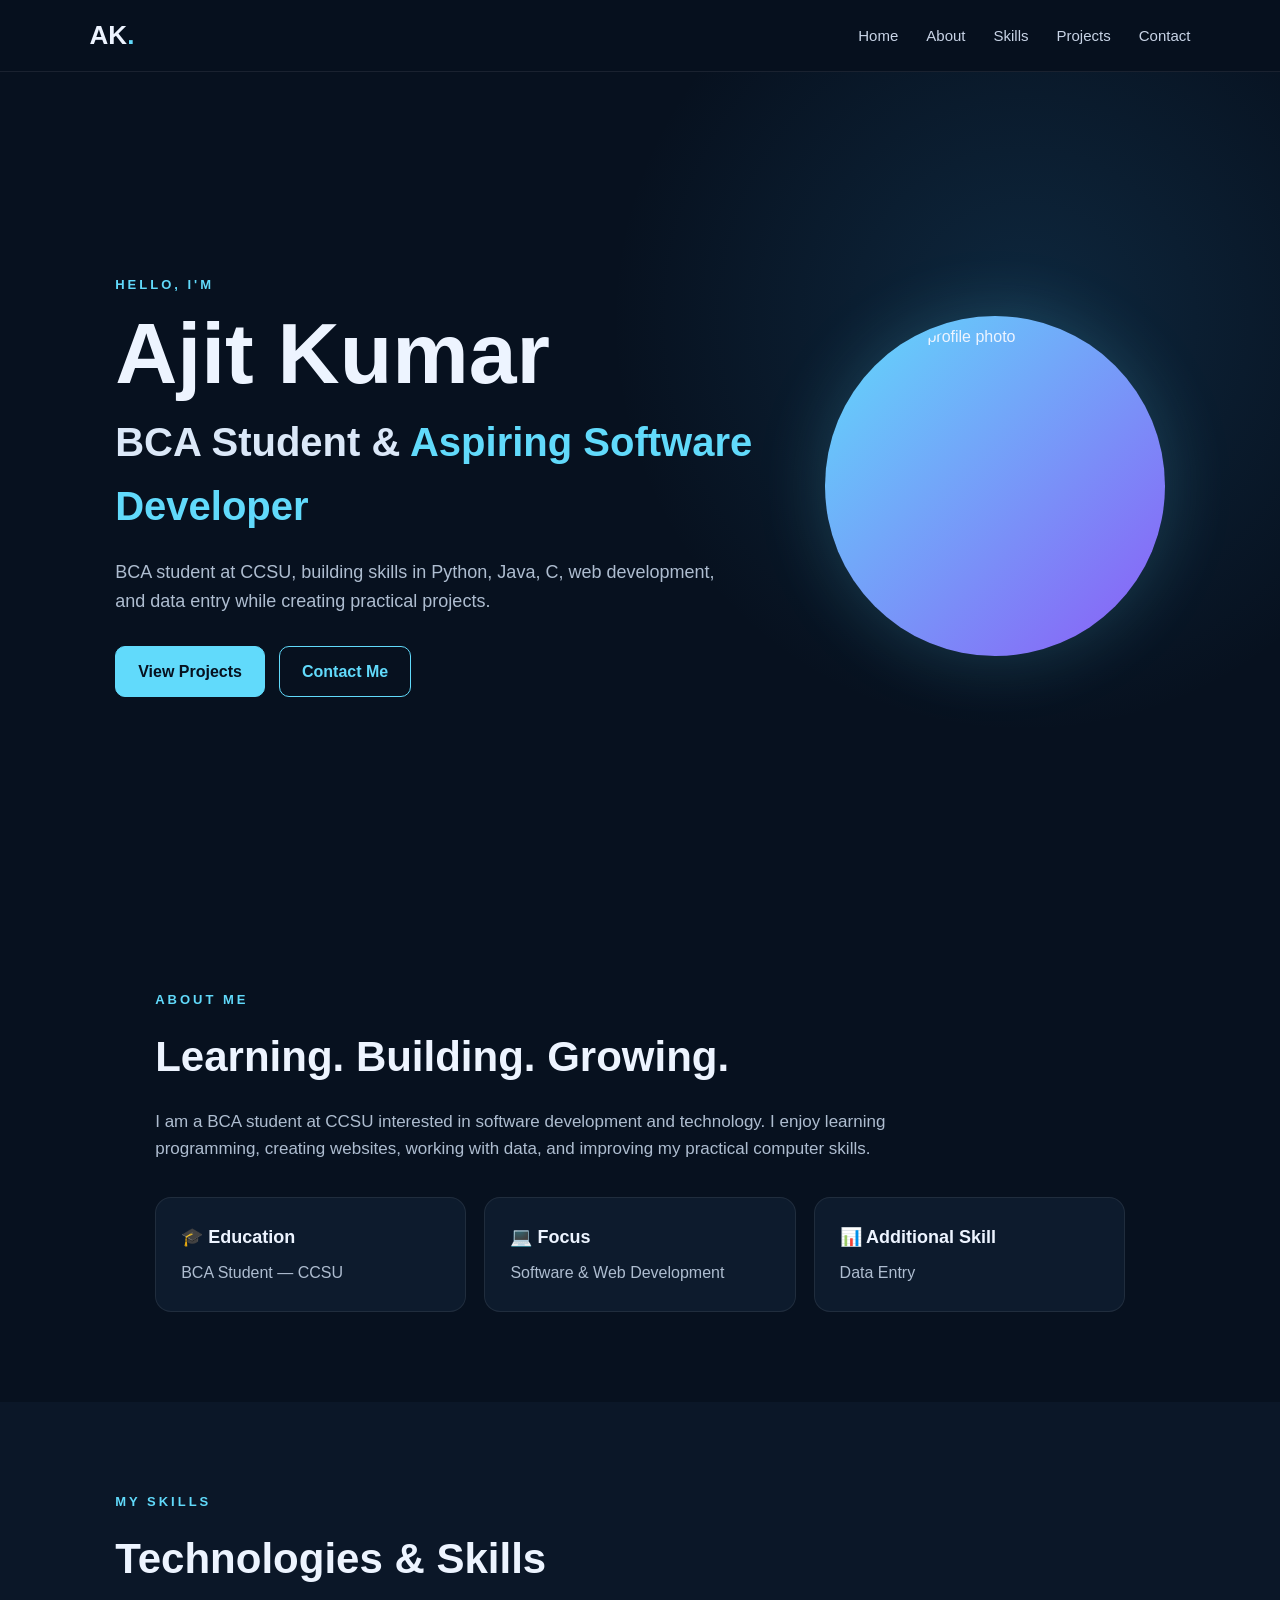
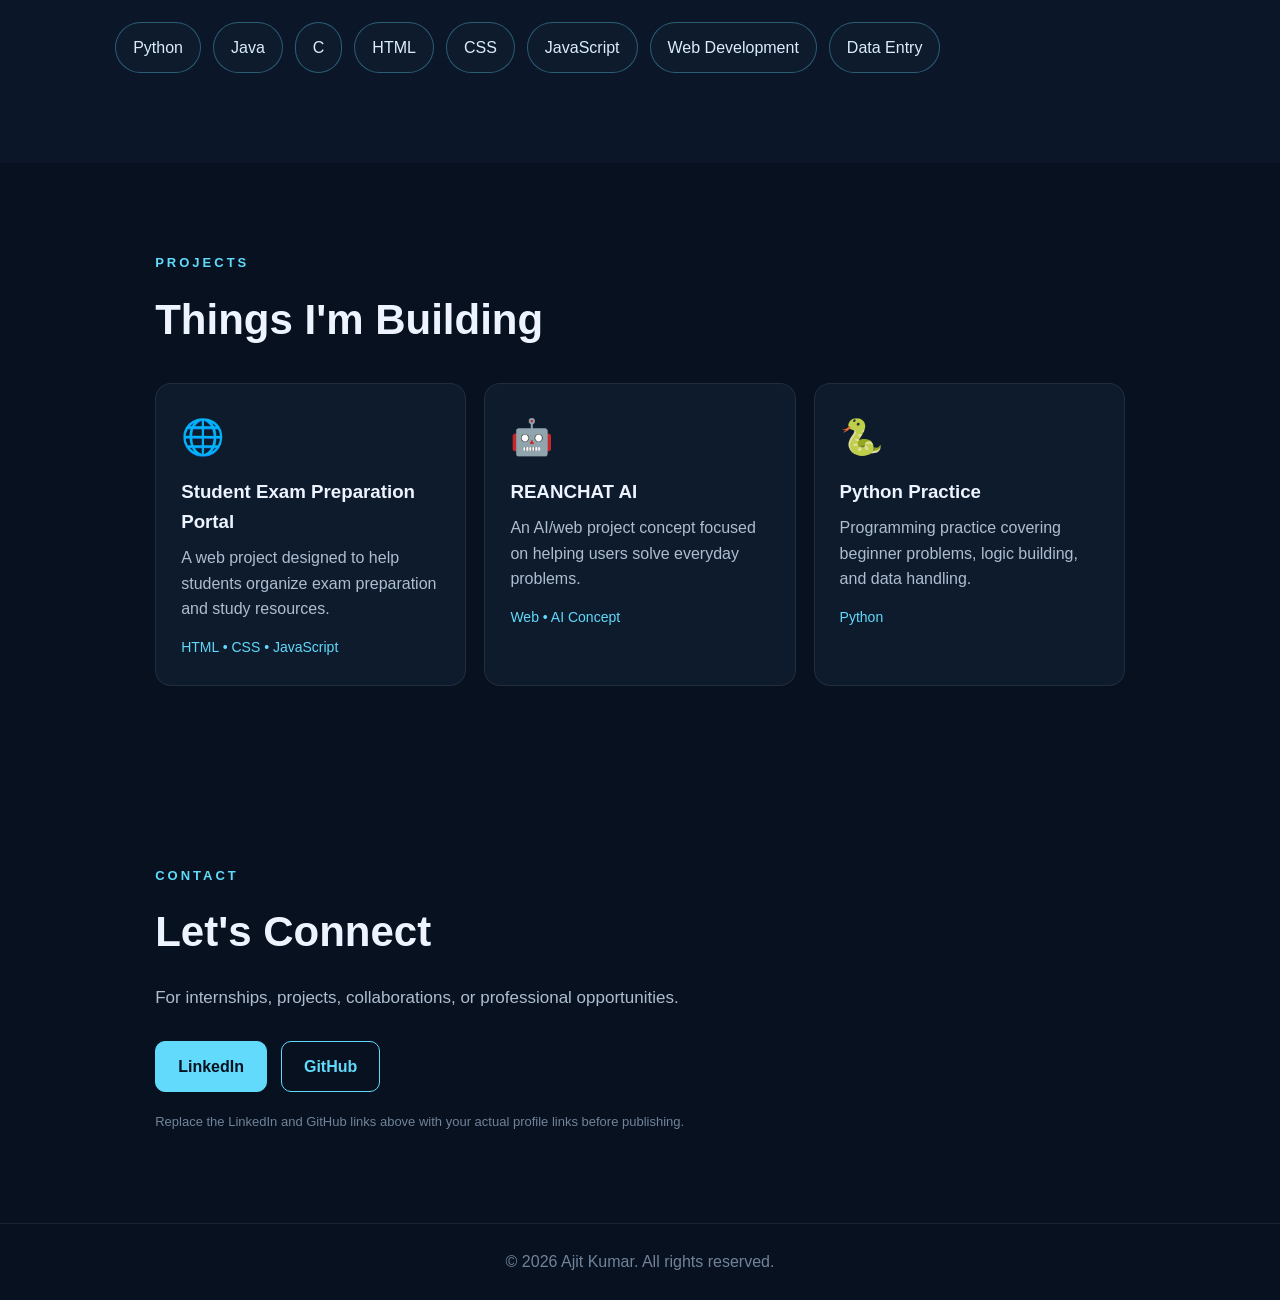
==== index.html @ 54bc4989 "Rename index . html to index.html" ====
<!DOCTYPE html>
<html lang="en">
<head>
  <meta charset="UTF-8">
  <meta name="viewport" content="width=device-width, initial-scale=1.0">
  <meta name="description" content="Ajit Kumar - BCA student at CCSU, aspiring software developer skilled in Python, Java, C, web development and data entry.">
  <meta name="keywords" content="Ajit Kumar, BCA Student, CCSU, Python, Java, C, Web Development, Data Entry">
  <meta name="author" content="Ajit Kumar">
  <meta name="robots" content="index, follow">
  <title>Ajit Kumar | BCA Student & Aspiring Software Developer</title>
  <link rel="stylesheet" href="style.css">
</head>
<body>
  <header class="navbar">
    <a class="logo" href="#home">AK<span>.</span></a>
    <button class="menu-btn" aria-label="Open menu" onclick="toggleMenu()">☰</button>
    <nav id="nav">
      <a href="#home">Home</a>
      <a href="#about">About</a>
      <a href="#skills">Skills</a>
      <a href="#projects">Projects</a>
      <a href="#contact">Contact</a>
    </nav>
  </header>

  <main>
    <section id="home" class="hero">
      <div class="hero-text">
        <p class="eyebrow">HELLO, I'M</p>
        <h1>Ajit Kumar</h1>
        <h2>BCA Student & <span>Aspiring Software Developer</span></h2>
        <p class="intro">
          BCA student at CCSU, building skills in Python, Java, C, web development,
          and data entry while creating practical projects.
        </p>
        <div class="buttons">
          <a class="btn primary" href="#projects">View Projects</a>
          <a class="btn secondary" href="#contact">Contact Me</a>
        </div>
      </div>
      <div class="hero-photo">
        <div class="photo-ring">
          <img src="profile.png" alt="Ajit Kumar profile photo">
        </div>
      </div>
    </section>

    <section id="about" class="section">
      <p class="eyebrow">ABOUT ME</p>
      <h2 class="section-title">Learning. Building. Growing.</h2>
      <p class="section-text">
        I am a BCA student at CCSU interested in software development and technology.
        I enjoy learning programming, creating websites, working with data, and
        improving my practical computer skills.
      </p>
      <div class="cards">
        <div class="card"><b>🎓 Education</b><span>BCA Student — CCSU</span></div>
        <div class="card"><b>💻 Focus</b><span>Software & Web Development</span></div>
        <div class="card"><b>📊 Additional Skill</b><span>Data Entry</span></div>
      </div>
    </section>

    <section id="skills" class="section alt">
      <p class="eyebrow">MY SKILLS</p>
      <h2 class="section-title">Technologies & Skills</h2>
      <div class="skills">
        <span>Python</span><span>Java</span><span>C</span>
        <span>HTML</span><span>CSS</span><span>JavaScript</span>
        <span>Web Development</span><span>Data Entry</span>
      </div>
    </section>

    <section id="projects" class="section">
      <p class="eyebrow">PROJECTS</p>
      <h2 class="section-title">Things I'm Building</h2>
      <div class="project-grid">
        <article class="project">
          <div class="project-icon">🌐</div>
          <h3>Student Exam Preparation Portal</h3>
          <p>A web project designed to help students organize exam preparation and study resources.</p>
          <span>HTML • CSS • JavaScript</span>
        </article>
        <article class="project">
          <div class="project-icon">🤖</div>
          <h3>REANCHAT AI</h3>
          <p>An AI/web project concept focused on helping users solve everyday problems.</p>
          <span>Web • AI Concept</span>
        </article>
        <article class="project">
          <div class="project-icon">🐍</div>
          <h3>Python Practice</h3>
          <p>Programming practice covering beginner problems, logic building, and data handling.</p>
          <span>Python</span>
        </article>
      </div>
    </section>

    <section id="contact" class="section contact">
      <p class="eyebrow">CONTACT</p>
      <h2 class="section-title">Let's Connect</h2>
      <p class="section-text">For internships, projects, collaborations, or professional opportunities.</p>
      <div class="contact-buttons">
        <a class="btn primary" href="https://www.linkedin.com/" target="_blank" rel="noopener">LinkedIn</a>
        <a class="btn secondary" href="https://github.com/" target="_blank" rel="noopener">GitHub</a>
      </div>
      <p class="note">Replace the LinkedIn and GitHub links above with your actual profile links before publishing.</p>
    </section>
  </main>

  <footer>
    <p>© <span id="year"></span> Ajit Kumar. All rights reserved.</p>
  </footer>

  <script src="script.js"></script>
</body>
</html>
---- style.css ----
*{box-sizing:border-box;margin:0;padding:0}
html{scroll-behavior:smooth}
body{font-family:Inter,Segoe UI,Arial,sans-serif;background:#07111f;color:#edf4ff;line-height:1.6}
a{text-decoration:none;color:inherit}
.navbar{height:72px;display:flex;align-items:center;justify-content:space-between;padding:0 7%;position:sticky;top:0;z-index:10;background:rgba(7,17,31,.88);backdrop-filter:blur(12px);border-bottom:1px solid rgba(255,255,255,.08)}
.logo{font-size:26px;font-weight:800}.logo span{color:#61dafb}
nav{display:flex;gap:28px}nav a{color:#c8d4e6;font-size:15px}nav a:hover{color:#61dafb}
.menu-btn{display:none;background:none;border:0;color:white;font-size:25px}
.hero{min-height:calc(100vh - 72px);display:flex;align-items:center;justify-content:space-between;gap:60px;padding:70px 9%;background:radial-gradient(circle at 80% 30%,rgba(41,128,185,.2),transparent 35%)}
.hero-text{max-width:650px}.eyebrow{color:#61dafb;font-weight:700;letter-spacing:3px;font-size:13px;margin-bottom:12px}
h1{font-size:clamp(50px,8vw,86px);line-height:1.05;margin-bottom:12px}
.hero h2{font-size:clamp(24px,4vw,40px);color:#dbe8f8;margin-bottom:20px}.hero h2 span{color:#61dafb}
.intro{font-size:18px;color:#aebdd0;max-width:600px}
.buttons,.contact-buttons{display:flex;gap:14px;margin-top:30px;flex-wrap:wrap}
.btn{padding:12px 22px;border-radius:10px;font-weight:700;border:1px solid #61dafb;display:inline-block}
.primary{background:#61dafb;color:#06111f}.secondary{color:#61dafb}
.hero-photo{width:min(390px,80vw);aspect-ratio:1/1;display:grid;place-items:center}
.photo-ring{width:100%;height:100%;padding:8px;border-radius:50%;background:linear-gradient(135deg,#61dafb,#8b5cf6);box-shadow:0 0 70px rgba(97,218,251,.2)}
.photo-ring img{width:100%;height:100%;object-fit:cover;object-position:center 35%;border-radius:50%;display:block}
.section{padding:90px 9%;max-width:1200px;margin:auto}.section.alt{max-width:none;background:#0b1728}
.section-title{font-size:42px;margin-bottom:18px}.section-text{color:#aebdd0;max-width:780px;font-size:17px}
.cards{display:grid;grid-template-columns:repeat(3,1fr);gap:18px;margin-top:35px}
.card,.project{background:#0d1b2d;border:1px solid rgba(255,255,255,.08);border-radius:16px;padding:25px}
.card b{display:block;font-size:18px;margin-bottom:8px}.card span,.project p{color:#aebdd0}
.skills{display:flex;gap:12px;flex-wrap:wrap;margin-top:30px}.skills span{padding:12px 17px;border:1px solid rgba(97,218,251,.35);border-radius:30px;background:#0d1b2d;color:#dcecff}
.project-grid{display:grid;grid-template-columns:repeat(3,1fr);gap:18px;margin-top:30px}
.project-icon{font-size:35px;margin-bottom:12px}.project h3{margin-bottom:8px}.project span{display:inline-block;color:#61dafb;font-size:14px;margin-top:14px}
.contact{min-height:430px}.note{color:#71839a;font-size:13px;margin-top:20px}
footer{text-align:center;padding:25px;color:#71839a;border-top:1px solid rgba(255,255,255,.08)}
@media(max-width:800px){nav{display:none;position:absolute;top:72px;left:0;right:0;background:#07111f;flex-direction:column;padding:20px 9%;gap:16px}.menu-btn{display:block}.hero{flex-direction:column-reverse;text-align:center;padding-top:45px}.intro{margin:auto}.buttons{justify-content:center}.cards,.project-grid{grid-template-columns:1fr}.section-title{font-size:34px}.hero-photo{width:290px}}
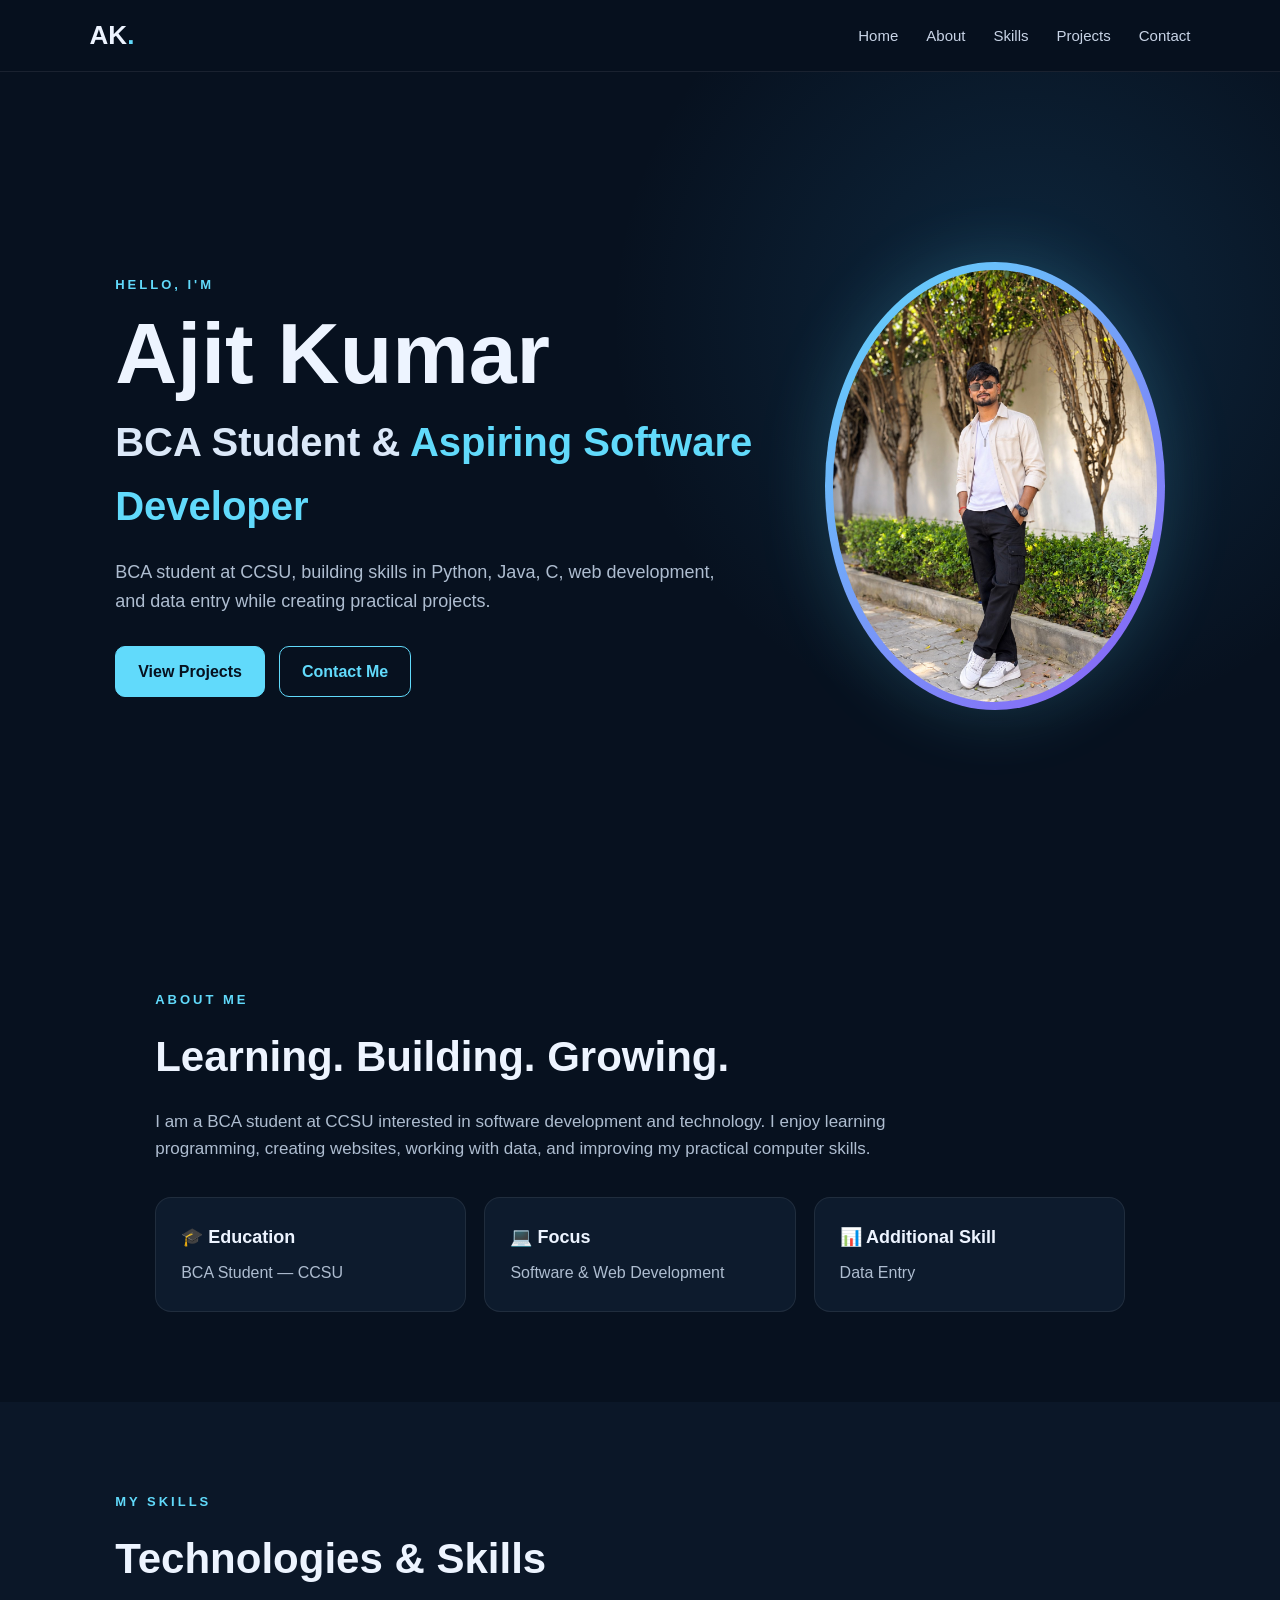
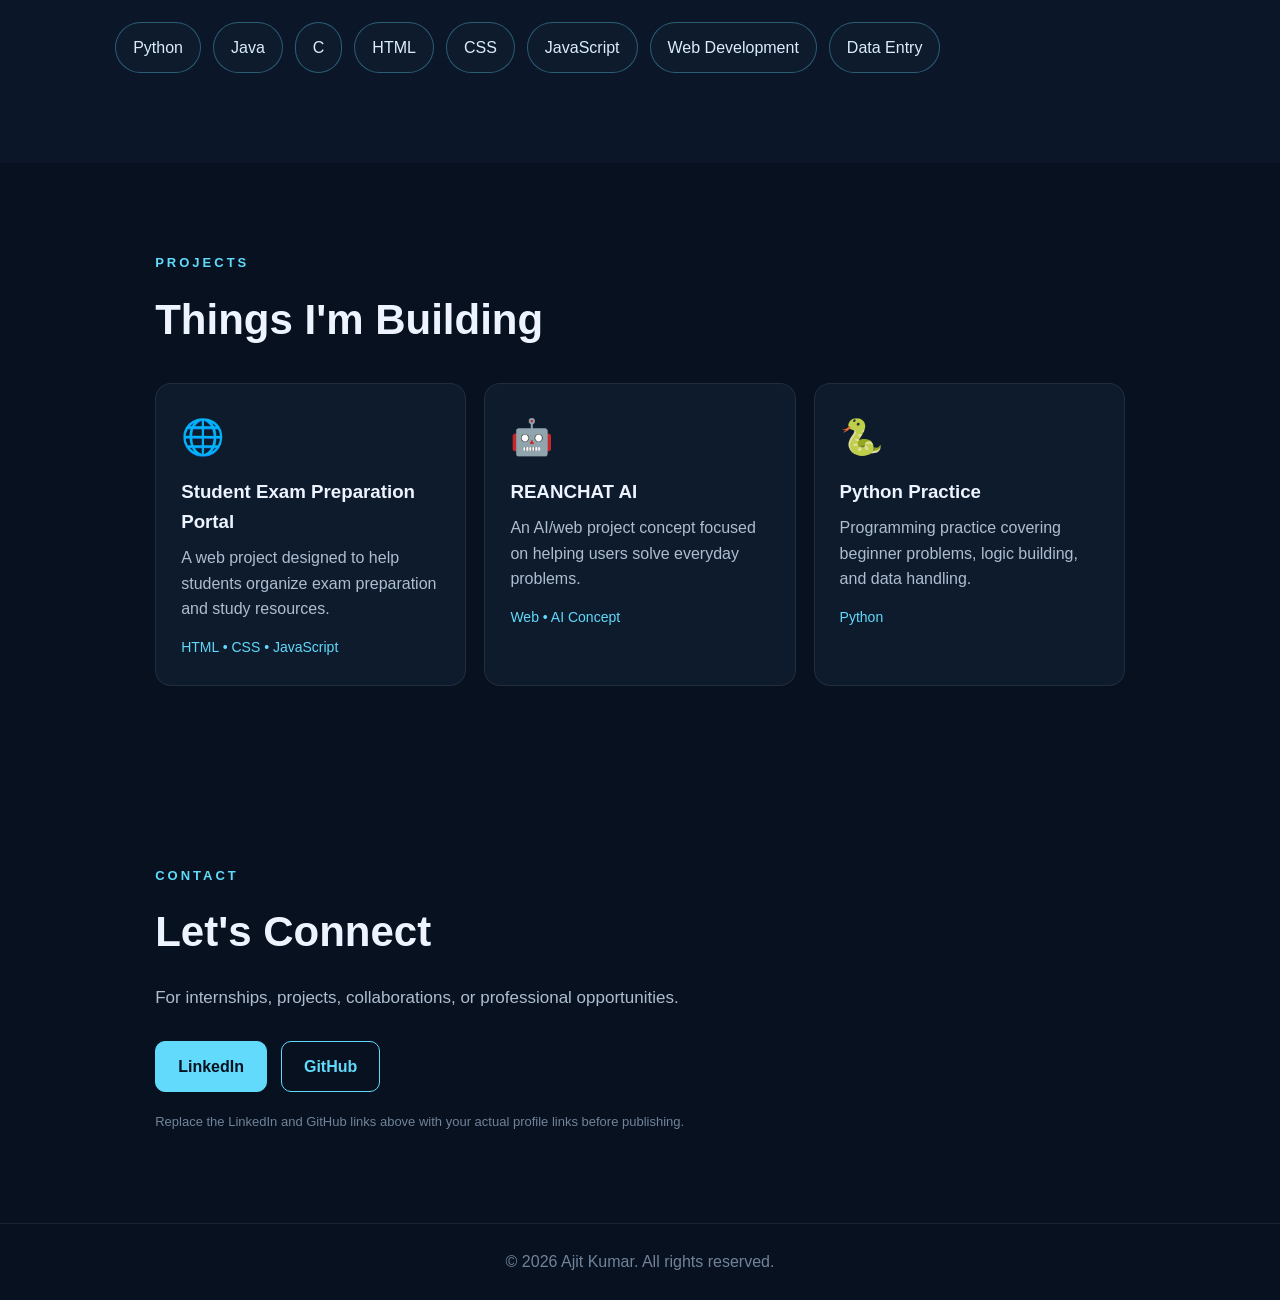
==== commit cd48d3f6: "Update index.html" ====
--- a/index.html
+++ b/index.html
@@ -7,6 +7,9 @@
   <meta name="keywords" content="Ajit Kumar, BCA Student, CCSU, Python, Java, C, Web Development, Data Entry">
   <meta name="author" content="Ajit Kumar">
   <meta name="robots" content="index, follow">
+  <meta name="robots" content="index, follow">
+<meta name="google-site-verification" content="XXXXXXXXXXXXXXXX">
+<title>Ajit Kumar | BCA Student & Aspiring Software Developer</title>
   <title>Ajit Kumar | BCA Student & Aspiring Software Developer</title>
   <link rel="stylesheet" href="style.css">
 </head>
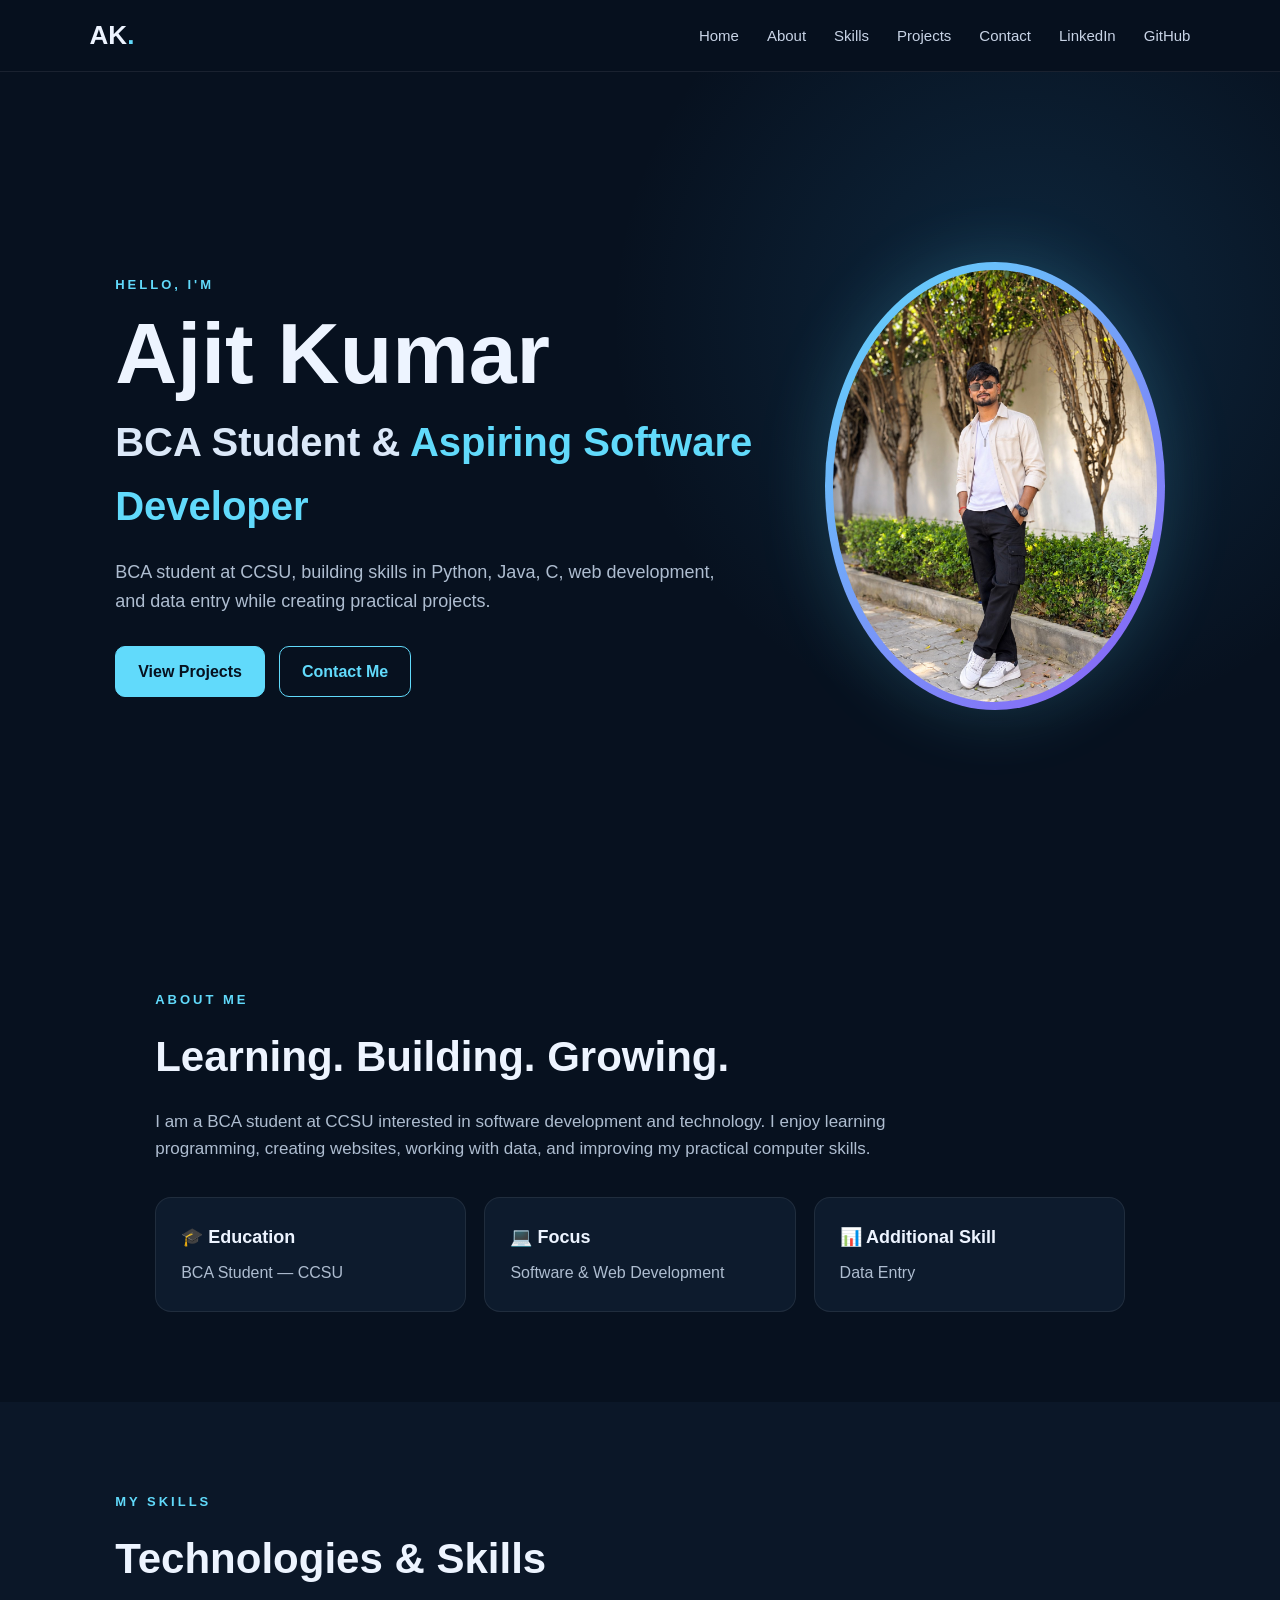
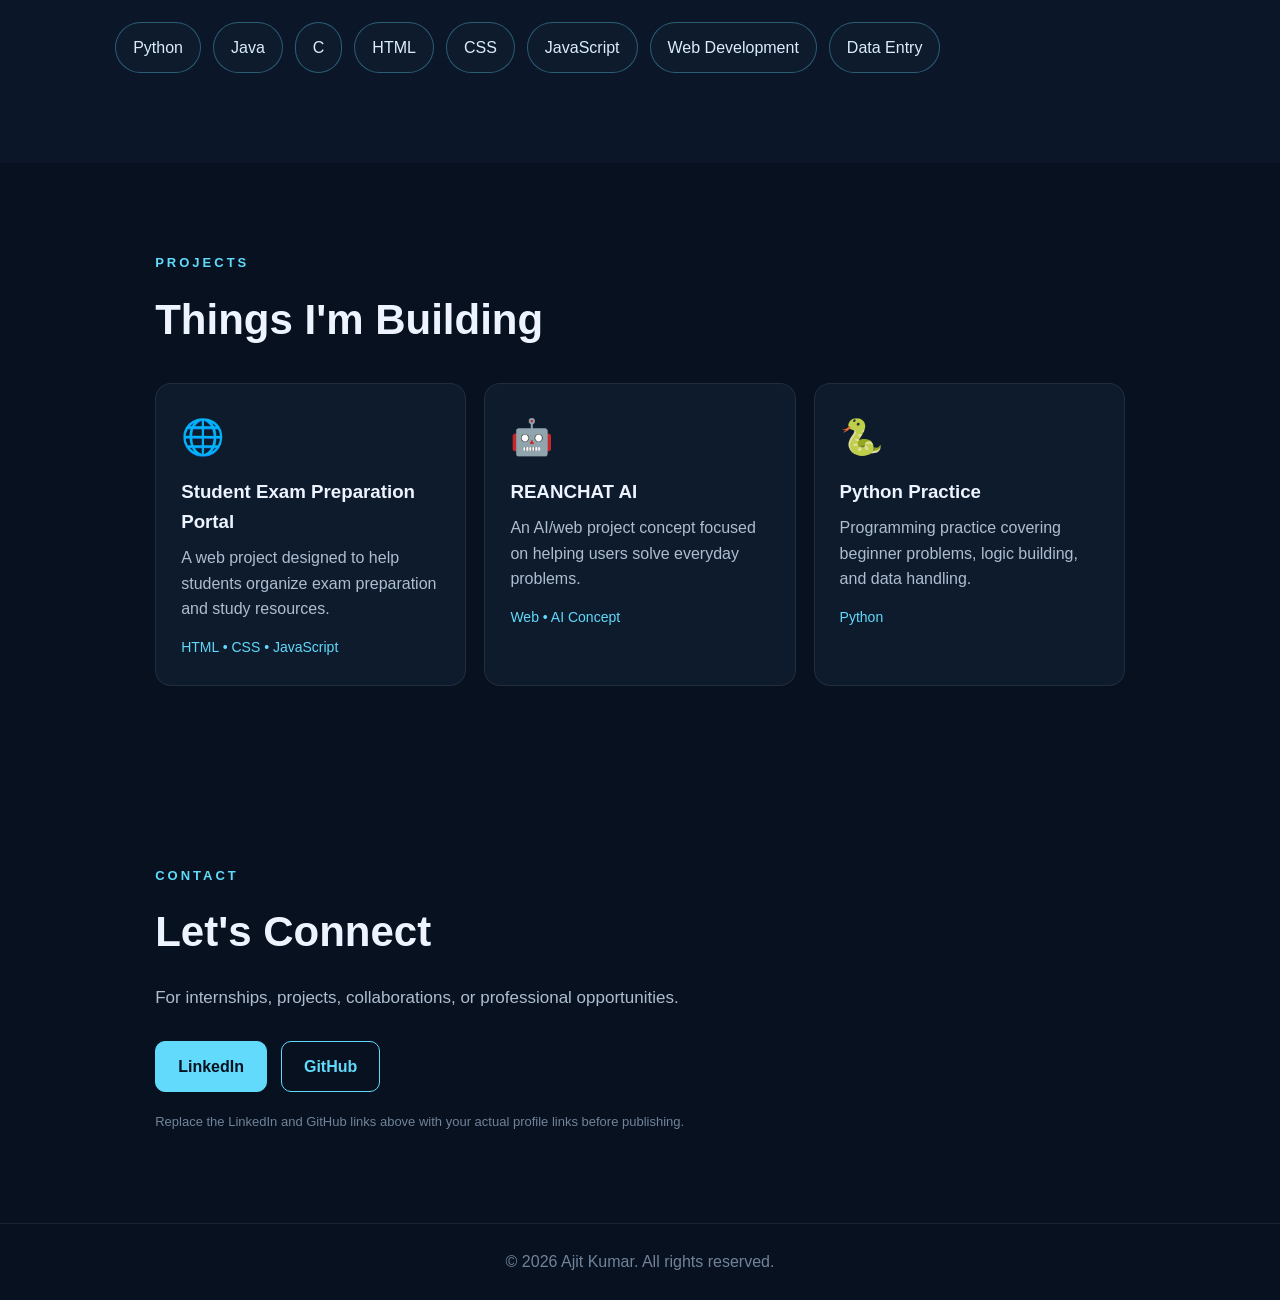
==== commit 3fe0ee50: "Add LinkedIn and GitHub links to navigation" ====
--- a/index.html
+++ b/index.html
@@ -8,7 +8,7 @@
   <meta name="author" content="Ajit Kumar">
   <meta name="robots" content="index, follow">
   <meta name="robots" content="index, follow">
-<meta name="google-site-verification" content="XXXXXXXXXXXXXXXX">
+<meta name="google-site-verification" content="abc123..." />
 <title>Ajit Kumar | BCA Student & Aspiring Software Developer</title>
   <title>Ajit Kumar | BCA Student & Aspiring Software Developer</title>
   <link rel="stylesheet" href="style.css">
@@ -23,6 +23,9 @@
       <a href="#skills">Skills</a>
       <a href="#projects">Projects</a>
       <a href="#contact">Contact</a>
+      <a href="https://www.linkedin.com/in/ajit-kumar-6b9159429/" target="_blank">LinkedIn</a>
+
+<a href="https://github.com/shivshakti7" target="_blank">GitHub</a>
     </nav>
   </header>
 
